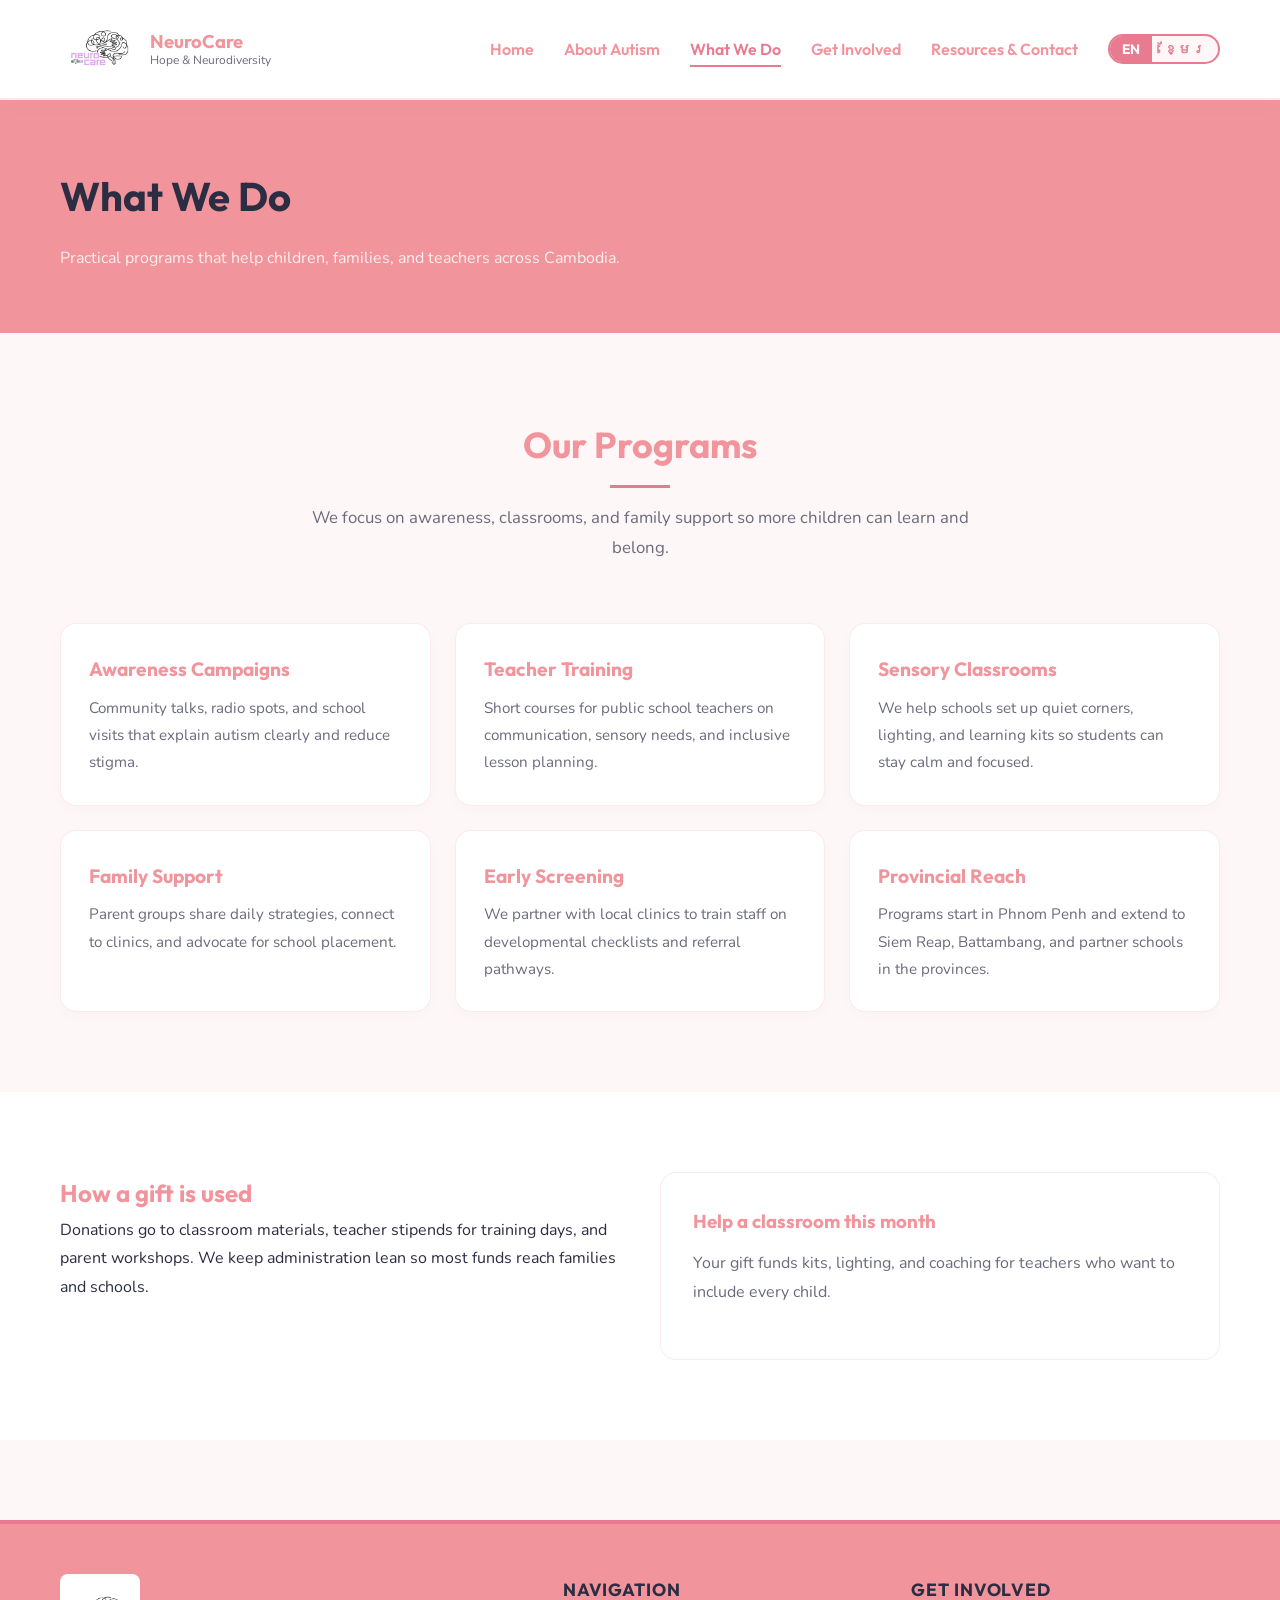
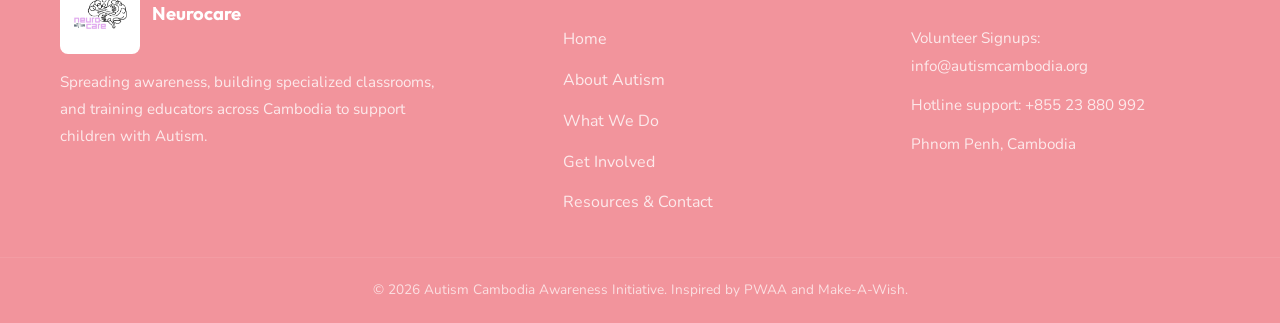
==== whatWeDo.html @ c1340b0f "Add files via upload" ====
<!doctype html>
<html lang="en">
  <head>
    <meta charset="UTF-8" />
    <meta name="viewport" content="width=device-width, initial-scale=1.0" />
    <title
      data-en="What We Do | NeuroCare"
      data-km="អ្វីដែលយើងធ្វើ | អូទីស្សឹម កម្ពុជា"
    >
      What We Do | NeuroCare
    </title>
    <link rel="preconnect" href="https://fonts.googleapis.com" />
    <link rel="preconnect" href="https://fonts.gstatic.com" crossorigin />
    <link
      href="https://fonts.googleapis.com/css2?family=Outfit:wght@400;600;700&family=Nunito:wght@400;600;700&display=swap"
      rel="stylesheet"
    />
    <link rel="stylesheet" href="styles.css" />
  </head>
  <body>
    <div id="site-header"></div>

    <section class="subpage-hero">
      <div class="container">
        <h1 data-en="What We Do" data-km="អ្វីដែលយើងធ្វើ">What We Do</h1>
        <p
          class="subpage-lead"
          data-en="Practical programs that help children, families, and teachers across Cambodia."
          data-km="កម្មវិធីជាក់ស្តែងដែលជួយកុមារ គ្រួសារ និងគ្រូបង្រៀននៅទូទាំងប្រទេសកម្ពុជា។"
        >
          Practical programs that help children, families, and teachers across
          Cambodia.
        </p>
      </div>
    </section>

    <section class="section">
      <div class="container">
        <div class="section-header">
          <h2 data-en="Our Programs" data-km="កម្មវិធីរបស់យើង">Our Programs</h2>
          <p
            data-en="We focus on awareness, classrooms, and family support so more children can learn and belong."
            data-km="យើងផ្តោតលើការយល់ដឹង ថ្នាក់រៀន និងការគាំទ្រគ្រួសារ ដើម្បីឱ្យកុមារកាន់តែច្រើនអាចរៀនសូត្រ និងមានកន្លែងក្នុងសង្គម។"
          >
            We focus on awareness, classrooms, and family support so more
            children can learn and belong.
          </p>
        </div>
        <div class="card-grid">
          <article class="info-card">
            <h3 data-en="Awareness Campaigns" data-km="យុទ្ធនាការយល់ដឹង">
              Awareness Campaigns
            </h3>
            <p
              data-en="Community talks, radio spots, and school visits that explain autism clearly and reduce stigma."
              data-km="ការពិភាក្សាក្នុងសហគមន៍ កម្មវិធីវិទ្យុ និងការចុះសាលារៀន ដើម្បីពន្យល់អំពីអូទីស្សឹមឱ្យច្បាស់ និងកាត់បន្ថយការរើសអើង។"
            >
              Community talks, radio spots, and school visits that explain
              autism clearly and reduce stigma.
            </p>
          </article>
          <article class="info-card">
            <h3 data-en="Teacher Training" data-km="បណ្តុះបណ្តាលគ្រូ">
              Teacher Training
            </h3>
            <p
              data-en="Short courses for public school teachers on communication, sensory needs, and inclusive lesson planning."
              data-km="វគ្គខ្លីសម្រាប់គ្រូសាលារដ្ឋអំពីការប្រាស្រ័យទាក់ទង តម្រូវការអារម្មណ៍ និងផែនការមេរៀនរួមបញ្ចូលគ្នា។"
            >
              Short courses for public school teachers on communication, sensory
              needs, and inclusive lesson planning.
            </p>
          </article>
          <article class="info-card">
            <h3 data-en="Sensory Classrooms" data-km="ថ្នាក់រៀនអារម្មណ៍">
              Sensory Classrooms
            </h3>
            <p
              data-en="We help schools set up quiet corners, lighting, and learning kits so students can stay calm and focused."
              data-km="យើងជួយសាលារៀនរៀបចំជ្រុងស្ងប់ ការបំភ្លឺ និងឧបករណ៍សិក្សា ដើម្បីឱ្យសិស្សអាចនៅស្ងប់ និងផ្តោតអារម្មណ៍។"
            >
              We help schools set up quiet corners, lighting, and learning kits
              so students can stay calm and focused.
            </p>
          </article>
          <article class="info-card">
            <h3 data-en="Family Support" data-km="ការគាំទ្រគ្រួសារ">
              Family Support
            </h3>
            <p
              data-en="Parent groups share daily strategies, connect to clinics, and advocate for school placement."
              data-km="ក្រុមអាណាព្យាបាលចែករំលែកវិធីសាស្ត្រប្រចាំថ្ងៃ ភ្ជាប់ទៅមន្ទីរពេទ្យ និងតស៊ូមតិសម្រាប់កន្លែងសិក្សានៅសាលា។"
            >
              Parent groups share daily strategies, connect to clinics, and
              advocate for school placement.
            </p>
          </article>
          <article class="info-card">
            <h3 data-en="Early Screening" data-km="ការពិនិត្យដំបូង">
              Early Screening
            </h3>
            <p
              data-en="We partner with local clinics to train staff on developmental checklists and referral pathways."
              data-km="យើងសហការជាមួយគ្លីនិកក្នុងស្រុកដើម្បីបណ្តុះបណ្តាលបុគ្គលិកអំពីបញ្ជីពិនិត្យការលូតលាស់ និងផ្លូវបញ្ជូន។"
            >
              We partner with local clinics to train staff on developmental
              checklists and referral pathways.
            </p>
          </article>
          <article class="info-card">
            <h3 data-en="Provincial Reach" data-km="ការពង្រីកទៅខេត្ត">
              Provincial Reach
            </h3>
            <p
              data-en="Programs start in Phnom Penh and extend to Siem Reap, Battambang, and partner schools in the provinces."
              data-km="កម្មវិធីចាប់ផ្តើមនៅភ្នំពេញ ហើយពង្រីកទៅសៀមរាប បាត់ដំបង និងសាលាដៃគូនៅតាមខេត្ត។"
            >
              Programs start in Phnom Penh and extend to Siem Reap, Battambang,
              and partner schools in the provinces.
            </p>
          </article>
        </div>
      </div>
    </section>

    <section class="section section-bg">
      <div class="container how-grid">
        <div>
          <h2 data-en="How a gift is used" data-km="របៀបប្រើអំណោយ">
            How a gift is used
          </h2>
          <p
            data-en="Donations go to classroom materials, teacher stipends for training days, and parent workshops. We keep administration lean so most funds reach families and schools."
            data-km="ការបរិច្ចាគទៅកាន់សម្ភារៈថ្នាក់រៀន ប្រាក់ឧបត្ថម្ភគ្រូសម្រាប់ថ្ងៃបណ្តុះបណ្តាល និងសិក្ខាសាលាអាណាព្យាបាល។ យើងរក្សាការគ្រប់គ្រងឱ្យតូច ដើម្បីឱ្យមូលនិធិភាគច្រើនទៅដល់គ្រួសារ និងសាលារៀន។"
          >
            Donations go to classroom materials, teacher stipends for training
            days, and parent workshops. We keep administration lean so most
            funds reach families and schools.
          </p>
        </div>
        <div class="cta-panel">
          <h3
            data-en="Help a classroom this month"
            data-km="ជួយថ្នាក់រៀនមួយនៅខែនេះ"
          >
            Help a classroom this month
          </h3>
          <p
            data-en="Your gift funds kits, lighting, and coaching for teachers who want to include every child."
            data-km="អំណោយរបស់អ្នកផ្តល់ឧបករណ៍ ការបំភ្លឺ និងការណែនាំសម្រាប់គ្រូដែលចង់រួមបញ្ចូលកុមារគ្រប់រូប។"
          >
            Your gift funds kits, lighting, and coaching for teachers who want
            to include every child.
          </p>
        </div>
      </div>
    </section>

    <div id="site-modal"></div>
    <div id="site-footer"></div>
    <script src="site.js"></script>
    <script src="donation.js"></script>
  </body>
</html>
---- styles.css ----
/* --- Design Variables & Tokens (Matching the Pink Color Scheme) --- */
:root {
  --primary-blue: #f2949c; /* Soft pink main color */
  --primary-teal: #e87b8f; /* Deeper pink accent */
  --accent-gold: #ff9e00; /* Warm yellow/gold for hope & lights */
  --accent-rose: #ff7096; /* Soft pink/rose for care and empathy */
  --bg-light: #fdf7f7; /* Soft pink-tinted white */
  --bg-white: #ffffff; /* White cards */
  --text-dark: #2b2d42; /* Charcoal body text */
  --text-light: #6a6b7c; /* Secondary captions */
  --border-light: rgba(232, 123, 143, 0.15);
  --border-radius: 16px;
  --transition: all 0.3s cubic-bezier(0.25, 0.8, 0.25, 1);
  --font-family-body: "Nunito", "Segoe UI", sans-serif;
  --font-family-headings: "Outfit", "Khmer OS Battambang", sans-serif;
}

/* --- Base & Reset Styles --- */
* {
  box-sizing: border-box;
  margin: 0;
  padding: 0;
}

body {
  font-family: var(--font-family-body);
  color: var(--text-dark);
  background-color: var(--bg-light);
  line-height: 1.8;
  overflow-x: hidden;
  -webkit-font-smoothing: antialiased;
}

h1,
h2,
h3,
h4,
h5,
h6 {
  font-family: var(--font-family-headings);
  font-weight: 700;
  color: var(--primary-blue);
}

a {
  text-decoration: none;
  color: inherit;
}

button {
  font-family: var(--font-family-headings);
  cursor: pointer;
  border: none;
  outline: none;
}

/* --- Layout Wrapper --- */
.container {
  max-width: 1200px;
  margin: 0 auto;
  padding: 0 20px;
  width: 100%;
}

/* --- Header & Navigation --- */
header {
  background-color: var(--bg-white);
  border-bottom: 2px solid var(--border-light);
  padding: 10px 0;
  position: sticky;
  top: 0;
  z-index: 100;
  box-shadow: 0 4px 15px rgba(242, 148, 156, 0.04);
}

.header-container {
  display: flex;
  justify-content: space-between;
  align-items: center;
}

.logo-link {
  display: flex;
  align-items: center;
  gap: 12px;
}

.logo-icon {
  width: 56px;
  height: 56px;
  flex-shrink: 0;
}

.logo-icon svg {
  width: 100%;
  height: 100%;
  display: block;
}

.logo-text-wrapper {
  display: flex;
  flex-direction: column;
  line-height: 1.2;
}

.logo-title {
  font-family: var(--font-family-headings);
  font-weight: 700;
  font-size: 1.15rem;
  color: var(--primary-blue);
}

.logo-subtitle {
  font-size: 0.75rem;
  color: var(--text-light);
}

.logo-icon-footer {
  background-color: var(--accent-gold);
  border-radius: 10px;
  padding: 4px;
}

.logo-title-footer {
  color: var(--bg-white);
}

.logo-img {
  height: 126px;
  width: auto;
  object-fit: contain;
  transition: var(--transition);
}

.logo-link:hover .logo-img {
  transform: scale(1.04);
}

.logo-img-header {
  height: 78px;
}

nav {
  display: flex;
  align-items: center;
  gap: 30px;
}

.nav-link {
  font-family: var(--font-family-headings);
  font-size: 1rem;
  font-weight: 600;
  color: var(--primary-blue);
  position: relative;
  transition: var(--transition);
}

.nav-link::after {
  content: "";
  position: absolute;
  bottom: -4px;
  left: 0;
  width: 0;
  height: 2px;
  background-color: var(--primary-teal);
  transition: var(--transition);
}

.nav-link:hover {
  color: var(--primary-teal);
}

.nav-link:hover::after {
  width: 100%;
}

.nav-link.active {
  color: var(--primary-teal);
}

.nav-link.active::after {
  width: 100%;
}

/* --- Language Toggle & CTA --- */
.header-actions {
  display: flex;
  align-items: center;
  gap: 20px;
}

.lang-switch {
  display: flex;
  border: 2px solid var(--primary-teal);
  border-radius: 30px;
  overflow: hidden;
  background-color: var(--bg-light);
}

.lang-btn {
  padding: 4px 12px;
  font-size: 0.85rem;
  font-weight: 700;
  background: transparent;
  color: var(--primary-teal);
  transition: var(--transition);
}

.lang-btn.active {
  background-color: var(--primary-teal);
  color: var(--bg-white);
}

.cta-btn {
  background-color: var(--primary-blue);
  color: var(--bg-white);
  padding: 10px 24px;
  border-radius: 30px;
  font-weight: 700;
  box-shadow: 0 4px 10px rgba(242, 148, 156, 0.15);
  transition: var(--transition);
}

.cta-btn:hover {
  background-color: var(--primary-teal);
  transform: translateY(-2px);
  box-shadow: 0 6px 15px rgba(232, 123, 143, 0.25);
}

/* --- Hero Section --- */
.hero {
  background: linear-gradient(135deg, #f2949c 0%, #e87b8f 100%);
  color: var(--bg-white);
  padding: 80px 0;
  position: relative;
  overflow: hidden;
}

.hero-grid {
  display: grid;
  grid-template-columns: 1.2fr 0.8fr;
  gap: 50px;
  align-items: center;
}

.hero-content h1 {
  font-size: 3rem;
  color: var(--text-dark);
  line-height: 1.25;
  margin-bottom: 20px;
}

.hero-content p {
  font-size: 1.15rem;
  margin-bottom: 30px;
  opacity: 0.9;
  max-width: 600px;
}

.hero-actions {
  display: flex;
  gap: 15px;
}

.hero-btn-primary {
  background-color: var(--accent-gold);
  color: var(--primary-blue);
  font-weight: 700;
  padding: 14px 30px;
  border-radius: 30px;
  box-shadow: 0 4px 15px rgba(255, 158, 0, 0.3);
  transition: var(--transition);
}

.hero-btn-primary:hover {
  background-color: var(--bg-white);
  transform: translateY(-2px);
}

.hero-btn-secondary {
  background-color: transparent;
  color: var(--bg-white);
  border: 2px solid var(--bg-white);
  font-weight: 700;
  padding: 12px 28px;
  border-radius: 30px;
  transition: var(--transition);
}

.hero-btn-secondary:hover {
  background-color: rgba(255, 255, 255, 0.1);
  transform: translateY(-2px);
}

/* --- Content Sections --- */
.section {
  padding: 80px 0;
}

.section-bg {
  background-color: var(--bg-white);
}

.section-header {
  text-align: center;
  max-width: 700px;
  margin: 0 auto 60px;
}

.section-header h2 {
  font-size: 2.25rem;
  margin-bottom: 15px;
  position: relative;
  display: inline-block;
  padding-bottom: 10px;
}

.section-header h2::after {
  content: "";
  position: absolute;
  bottom: 0;
  left: 50%;
  transform: translateX(-50%);
  width: 60px;
  height: 3px;
  background-color: var(--primary-teal);
}

.section-header p {
  color: var(--text-light);
  font-size: 1.05rem;
}

/* --- Interactive Accordion --- */
.accordion-wrapper {
  max-width: 800px;
  margin: 0 auto;
  display: flex;
  flex-direction: column;
  gap: 15px;
}

.accordion-item {
  background-color: var(--bg-light);
  border: 1px solid var(--border-light);
  border-radius: var(--border-radius);
  overflow: hidden;
  transition: var(--transition);
}

.accordion-header {
  padding: 20px 24px;
  display: flex;
  justify-content: space-between;
  align-items: center;
  cursor: pointer;
  background-color: var(--bg-white);
  transition: var(--transition);
}

.accordion-header:hover {
  background-color: rgba(232, 123, 143, 0.05);
}

.accordion-question {
  font-size: 1.1rem;
  font-weight: 600;
  color: var(--primary-blue);
}

.accordion-icon {
  width: 24px;
  height: 24px;
  display: flex;
  justify-content: center;
  align-items: center;
  transition: var(--transition);
  color: var(--primary-teal);
}

.accordion-icon svg {
  width: 16px;
  height: 16px;
  fill: currentColor;
}

.accordion-content {
  max-height: 0;
  overflow: hidden;
  transition: max-height 0.3s cubic-bezier(0, 1, 0, 1);
  background-color: var(--bg-white);
}

.accordion-content-inner {
  padding: 0 24px 24px;
  color: var(--text-light);
  font-size: 0.95rem;
  border-top: 1px dashed var(--border-light);
  padding-top: 15px;
}

.accordion-item.active {
  box-shadow: 0 10px 20px rgba(242, 148, 156, 0.05);
  border-color: var(--primary-teal);
}

.accordion-item.active .accordion-icon {
  transform: rotate(185deg);
}

.accordion-item.active .accordion-content {
  max-height: 1000px;
  transition: max-height 0.3s cubic-bezier(1, 0, 1, 0);
}

/* --- Interactive Story Wall --- */
.story-wall-grid {
  display: grid;
  grid-template-columns: 1.2fr 0.8fr;
  gap: 50px;
  align-items: flex-start;
}

.story-wall-cards {
  display: grid;
  grid-template-columns: 1fr 1fr;
  gap: 20px;
  max-height: 550px;
  overflow-y: auto;
  padding-right: 10px;
}

.story-wall-cards::-webkit-scrollbar {
  width: 6px;
}

.story-wall-cards::-webkit-scrollbar-thumb {
  background-color: var(--primary-teal);
  border-radius: 10px;
}

.story-card {
  background-color: var(--bg-white);
  border: 1px solid var(--border-light);
  border-radius: var(--border-radius);
  padding: 25px;
  box-shadow: 0 4px 15px rgba(0, 0, 0, 0.02);
  transition: var(--transition);
  position: relative;
}

.story-card::before {
  content: "“";
  font-size: 4rem;
  color: rgba(232, 123, 143, 0.1);
  position: absolute;
  top: 10px;
  left: 20px;
  font-family: serif;
}

.story-card:hover {
  transform: translateY(-4px);
  box-shadow: 0 10px 25px rgba(242, 148, 156, 0.08);
  border-color: var(--primary-teal);
}

.story-text {
  font-style: italic;
  font-size: 0.95rem;
  color: var(--text-dark);
  margin-bottom: 15px;
  position: relative;
  z-index: 1;
}

.story-author {
  font-family: var(--font-family-headings);
  font-weight: 700;
  font-size: 0.9rem;
  color: var(--primary-blue);
}

.story-location {
  font-size: 0.8rem;
  color: var(--text-light);
}

/* --- Submit Story Form --- */
.story-form-card {
  background-color: var(--bg-white);
  border: 1px solid var(--border-light);
  padding: 35px;
  border-radius: var(--border-radius);
  box-shadow: 0 10px 30px rgba(242, 148, 156, 0.05);
}

.story-form-card h3 {
  font-size: 1.4rem;
  color: var(--primary-blue);
  margin-bottom: 10px;
}

.story-form-card p {
  color: var(--text-light);
  font-size: 0.9rem;
  margin-bottom: 25px;
}

.form-group {
  margin-bottom: 20px;
  display: flex;
  flex-direction: column;
  gap: 8px;
}

.form-group label {
  font-family: var(--font-family-headings);
  font-size: 0.85rem;
  font-weight: 700;
  color: var(--primary-teal);
  text-transform: uppercase;
  letter-spacing: 0.05em;
}

.form-group input,
.form-group textarea,
.form-group select {
  padding: 12px 16px;
  border-radius: 8px;
  border: 2px solid var(--border-light);
  font-family: var(--font-family-body);
  font-size: 0.95rem;
  outline: none;
  transition: var(--transition);
}

.form-group input:focus,
.form-group textarea:focus,
.form-group select:focus {
  border-color: var(--primary-teal);
  box-shadow: 0 0px 10px rgba(232, 123, 143, 0.1);
}

.form-submit-btn {
  width: 100%;
  padding: 14px;
  background-color: var(--primary-teal);
  color: var(--bg-white);
  border-radius: 30px;
  font-weight: 700;
  box-shadow: 0 4px 10px rgba(232, 123, 143, 0.15);
  transition: var(--transition);
}

.form-submit-btn:hover {
  background-color: var(--primary-blue);
  transform: translateY(-1px);
}

/* --- Donation Modal System --- */
.modal-overlay {
  position: fixed;
  top: 0;
  left: 0;
  width: 100%;
  height: 100%;
  background: rgba(242, 148, 156, 0.65);
  backdrop-filter: blur(5px);
  z-index: 1000;
  display: flex;
  justify-content: center;
  align-items: center;
  opacity: 0;
  pointer-events: none;
  transition: opacity 0.3s ease;
}

.modal-overlay.active {
  opacity: 1;
  pointer-events: auto;
}

.donation-modal {
  background-color: var(--bg-white);
  border-radius: 24px;
  width: 500px;
  max-width: 90%;
  padding: 40px;
  box-shadow: 0 20px 50px rgba(0, 0, 0, 0.2);
  position: relative;
  transform: scale(0.9);
  transition: transform 0.3s cubic-bezier(0.175, 0.885, 0.32, 1.275);
}

.modal-overlay.active .donation-modal {
  transform: scale(1);
}

.close-modal {
  position: absolute;
  top: 20px;
  right: 20px;
  background: none;
  font-size: 1.5rem;
  color: var(--text-light);
  transition: var(--transition);
}

.close-modal:hover {
  color: var(--primary-blue);
}

/* Modal step progress */
.modal-steps {
  display: flex;
  justify-content: space-between;
  margin-bottom: 30px;
  position: relative;
}

.modal-steps::before {
  content: "";
  position: absolute;
  top: 15px;
  left: 0;
  width: 100%;
  height: 2px;
  background-color: var(--border-light);
  z-index: 1;
}

.modal-step-line {
  position: absolute;
  top: 15px;
  left: 0;
  width: 0%;
  height: 2px;
  background-color: var(--primary-teal);
  z-index: 2;
  transition: width 0.3s ease;
}

.step-node {
  width: 32px;
  height: 32px;
  border-radius: 50%;
  background-color: var(--bg-light);
  border: 2px solid var(--border-light);
  display: flex;
  justify-content: center;
  align-items: center;
  font-weight: 700;
  font-size: 0.85rem;
  color: var(--text-light);
  position: relative;
  z-index: 3;
  transition: var(--transition);
}

.step-node.active {
  border-color: var(--primary-teal);
  background-color: var(--primary-teal);
  color: var(--bg-white);
  box-shadow: 0 0 10px rgba(232, 123, 143, 0.3);
}

.step-node.completed {
  border-color: var(--primary-blue);
  background-color: var(--primary-blue);
  color: var(--bg-white);
}

.donation-step {
  display: none;
}

.donation-step.active {
  display: block;
}

.donation-step h3 {
  font-size: 1.5rem;
  margin-bottom: 20px;
  color: var(--primary-blue);
}

/* Tiered buttons */
.frequency-select {
  display: grid;
  grid-template-columns: 1fr 1fr;
  gap: 10px;
  margin-bottom: 20px;
}

.freq-btn {
  padding: 10px;
  border: 2px solid var(--border-light);
  background: transparent;
  border-radius: 8px;
  font-weight: 700;
  color: var(--primary-blue);
  transition: var(--transition);
}

.freq-btn.active {
  border-color: var(--primary-teal);
  background-color: rgba(232, 123, 143, 0.05);
  color: var(--primary-teal);
}

.amount-grid {
  display: grid;
  grid-template-columns: repeat(3, 1fr);
  gap: 12px;
  margin-bottom: 20px;
}

.amount-btn {
  padding: 14px;
  border: 2px solid var(--border-light);
  background-color: var(--bg-white);
  border-radius: 8px;
  font-weight: 700;
  font-size: 1.1rem;
  color: var(--primary-blue);
  transition: var(--transition);
}

.amount-btn.active {
  border-color: var(--primary-teal);
  background-color: rgba(232, 123, 143, 0.08);
  color: var(--primary-teal);
}

.custom-amount-wrapper {
  margin-bottom: 25px;
  position: relative;
}

.custom-amount-wrapper input {
  width: 100%;
  padding: 12px 16px 12px 35px;
  border-radius: 8px;
  border: 2px solid var(--border-light);
  font-size: 1.1rem;
  outline: none;
  font-weight: 600;
}

.custom-amount-wrapper::before {
  content: "$";
  position: absolute;
  left: 15px;
  top: 50%;
  transform: translateY(-50%);
  font-size: 1.1rem;
  font-weight: 700;
  color: var(--primary-teal);
}

.impact-tooltip {
  background-color: rgba(255, 158, 0, 0.12);
  border: 1px solid var(--accent-gold);
  border-radius: 8px;
  padding: 15px;
  font-size: 0.9rem;
  color: var(--primary-blue);
  margin-bottom: 25px;
  text-align: center;
  font-weight: 600;
}

/* Navigation buttons */
.step-nav {
  display: flex;
  justify-content: space-between;
  gap: 15px;
}

.step-btn-back {
  flex: 0.4;
  padding: 12px;
  border: 2px solid var(--border-light);
  background: transparent;
  color: var(--text-light);
  border-radius: 30px;
  font-weight: 700;
}

.step-btn-next {
  flex: 1;
  padding: 12px;
  background-color: var(--primary-teal);
  color: var(--bg-white);
  border-radius: 30px;
  font-weight: 700;
  box-shadow: 0 4px 10px rgba(232, 123, 143, 0.15);
}

.step-btn-next:hover {
  background-color: var(--primary-blue);
}

/* Success layout */
.donation-success-state {
  text-align: center;
}

.success-icon-wrapper {
  width: 70px;
  height: 70px;
  border-radius: 50%;
  background-color: rgba(232, 123, 143, 0.1);
  display: flex;
  justify-content: center;
  align-items: center;
  margin: 0 auto 20px;
  color: var(--primary-teal);
}

.success-icon-wrapper svg {
  width: 35px;
  height: 35px;
  fill: currentColor;
}

.receipt-box {
  background-color: var(--bg-light);
  border: 1px solid var(--border-light);
  padding: 20px;
  border-radius: 12px;
  margin: 20px 0;
  text-align: left;
  font-size: 0.9rem;
}

.receipt-row {
  display: flex;
  justify-content: space-between;
  margin-bottom: 8px;
}

.receipt-row:last-child {
  margin-bottom: 0;
  border-top: 1px dashed var(--border-light);
  padding-top: 8px;
  font-weight: 700;
}

/* --- About Page Details & Situation --- */
.subpage-hero {
  background-color: var(--primary-blue);
  color: var(--bg-white);
  padding: 60px 0;
}

.subpage-hero h1 {
  font-size: 2.5rem;
  color: var(--text-dark);
}

.about-grid {
  display: grid;
  grid-template-columns: 1.1fr 0.9fr;
  gap: 60px;
  align-items: center;
}

.about-img-frame {
  position: relative;
}

.about-img-frame::before {
  content: "";
  position: absolute;
  top: 15px;
  left: -15px;
  width: 100%;
  height: 100%;
  border: 3px solid var(--primary-teal);
  border-radius: var(--border-radius);
  z-index: 1;
}

.about-img {
  width: 100%;
  height: auto;
  border-radius: var(--border-radius);
  position: relative;
  z-index: 2;
  box-shadow: 0 10px 25px rgba(0, 0, 0, 0.1);
}

.about-stats-grid {
  display: grid;
  grid-template-columns: 1fr 1fr;
  gap: 20px;
  margin-top: 40px;
}

.stat-card {
  background-color: var(--bg-white);
  border: 1px solid var(--border-light);
  padding: 25px;
  border-radius: var(--border-radius);
  text-align: center;
  box-shadow: 0 4px 15px rgba(0, 0, 0, 0.02);
}

.stat-num {
  font-size: 2.25rem;
  font-weight: 700;
  color: var(--primary-teal);
  margin-bottom: 5px;
}

.stat-label {
  font-size: 0.9rem;
  color: var(--text-light);
  font-weight: 600;
}

/* --- Contact & Resources Layout --- */
.contact-grid {
  display: grid;
  grid-template-columns: 1fr 1fr;
  gap: 50px;
}

.resources-card {
  background-color: var(--bg-white);
  border: 1px solid var(--border-light);
  padding: 35px;
  border-radius: var(--border-radius);
  box-shadow: 0 10px 30px rgba(242, 148, 156, 0.05);
}

.resources-card h3 {
  font-size: 1.4rem;
  color: var(--primary-blue);
  margin-bottom: 20px;
  border-bottom: 2px solid var(--border-light);
  padding-bottom: 10px;
}

.center-list {
  display: flex;
  flex-direction: column;
  gap: 20px;
}

.center-item {
  display: flex;
  flex-direction: column;
}

.center-name {
  font-family: var(--font-family-headings);
  font-weight: 700;
  font-size: 1rem;
  color: var(--primary-blue);
}

.center-loc {
  font-size: 0.85rem;
  color: var(--text-light);
}

.center-tel {
  font-size: 0.85rem;
  color: var(--primary-teal);
  font-weight: 700;
}

/* --- Footer --- */
footer {
  background-color: var(--primary-blue);
  color: var(--bg-white);
  padding: 50px 0 20px;
  border-top: 4px solid var(--primary-teal);
  margin-top: 80px;
}

.footer-grid {
  display: grid;
  grid-template-columns: 1.5fr 1fr 1fr;
  gap: 40px;
  margin-bottom: 40px;
}

.footer-about p {
  font-size: 0.95rem;
  opacity: 0.8;
  margin-top: 15px;
  max-width: 400px;
}

.footer-nav h4,
.footer-contact h4 {
  font-size: 1.1rem;
  color: var(--text-dark);
  margin-bottom: 20px;
  text-transform: uppercase;
  letter-spacing: 0.05em;
}

.footer-nav ul {
  list-style: none;
  display: flex;
  flex-direction: column;
  gap: 12px;
}

.footer-nav a {
  opacity: 0.8;
  transition: var(--transition);
}

.footer-nav a:hover {
  opacity: 1;
  color: var(--text-dark);
  padding-left: 5px;
}

.footer-contact-info {
  display: flex;
  flex-direction: column;
  gap: 12px;
  opacity: 0.8;
  font-size: 0.95rem;
}

.footer-bottom {
  border-top: 1px solid rgba(255, 255, 255, 0.1);
  padding-top: 20px;
  text-align: center;
  font-size: 0.85rem;
  opacity: 0.7;
}

.logo-img-footer {
  height: 80px;
  width: auto;
  object-fit: contain;
  background-color: var(--bg-white);
  border-radius: 8px;
  padding: 4px;
}

.section-header-left {
  text-align: left;
  margin: 0 0 40px;
}

.section-header-left h2::after {
  left: 0;
  transform: none;
}

.about-text h2 {
  margin: 24px 0 12px;
}

.about-text h2:first-child {
  margin-top: 0;
}

.about-text p {
  margin-bottom: 16px;
}

.muted {
  color: var(--text-light);
  margin-bottom: 20px;
  font-size: 0.9rem;
}

.form-row {
  display: grid;
  grid-template-columns: 1fr 1fr;
  gap: 15px;
}

.subpage-lead {
  color: rgba(255, 255, 255, 0.85);
  margin-top: 12px;
  max-width: 640px;
}

.card-grid {
  display: grid;
  grid-template-columns: repeat(3, 1fr);
  gap: 24px;
}

.card-grid.two-col {
  grid-template-columns: 1fr 1fr;
}

.info-card,
.leader-card {
  background: var(--bg-white);
  border: 1px solid var(--border-light);
  border-radius: var(--border-radius);
  padding: 28px;
  box-shadow: 0 4px 15px rgba(0, 0, 0, 0.02);
}

.info-card h3,
.leader-card h3 {
  margin-bottom: 8px;
  font-size: 1.2rem;
}

.info-card p,
.leader-card p {
  color: var(--text-light);
  font-size: 0.95rem;
}

.how-grid,
.involve-grid {
  display: grid;
  grid-template-columns: 1fr 1fr;
  gap: 40px;
  align-items: start;
}

.cta-panel {
  background: var(--bg-white);
  border: 1px solid var(--border-light);
  border-radius: var(--border-radius);
  padding: 32px;
}

.cta-panel-wide {
  text-align: center;
  max-width: 720px;
  margin: 0 auto;
}

.cta-panel h3 {
  margin-bottom: 10px;
}

.cta-panel p {
  color: var(--text-light);
  margin-bottom: 20px;
}

.leader-grid {
  display: grid;
  grid-template-columns: repeat(3, 1fr);
  gap: 24px;
}

.leader-avatar {
  width: 64px;
  height: 64px;
  border-radius: 50%;
  background: linear-gradient(135deg, #f2949c, #e87b8f);
  color: var(--bg-white);
  display: flex;
  align-items: center;
  justify-content: center;
  font-family: var(--font-family-headings);
  font-weight: 700;
  margin-bottom: 16px;
}

.leader-role {
  color: var(--primary-teal) !important;
  font-weight: 700;
  font-size: 0.85rem !important;
  text-transform: uppercase;
  letter-spacing: 0.04em;
  margin-bottom: 10px;
}

.text-link {
  display: inline-block;
  margin-top: 12px;
  color: var(--primary-teal);
  font-weight: 700;
}

.text-link:hover {
  color: var(--primary-blue);
}

@media (max-width: 1024px) {
  .hero-grid,
  .story-wall-grid,
  .about-grid,
  .contact-grid,
  .how-grid,
  .involve-grid,
  .card-grid,
  .leader-grid,
  .card-grid.two-col {
    grid-template-columns: 1fr;
    gap: 40px;
  }
}

@media (max-width: 768px) {
  header {
    padding: 10px 0;
  }

  .header-container {
    flex-direction: column;
    gap: 15px;
    text-align: center;
  }

  nav {
    flex-wrap: wrap;
    justify-content: center;
    gap: 15px;
  }

  .header-actions {
    flex-direction: column;
    gap: 10px;
    width: 100%;
  }

  .lang-switch {
    justify-content: center;
  }

  .cta-btn {
    width: 100%;
    text-align: center;
  }

  .hero {
    padding: 40px 0;
  }

  .hero-content h1 {
    font-size: 2.2rem;
    text-align: center;
  }

  .hero-content p {
    text-align: center;
  }

  .hero-actions {
    justify-content: center;
  }

  .section {
    padding: 50px 0;
  }

  .section-header h2 {
    font-size: 1.8rem;
  }

  .story-wall-cards {
    grid-template-columns: 1fr;
  }

  .footer-grid,
  .form-row {
    grid-template-columns: 1fr;
    gap: 30px;
  }
}
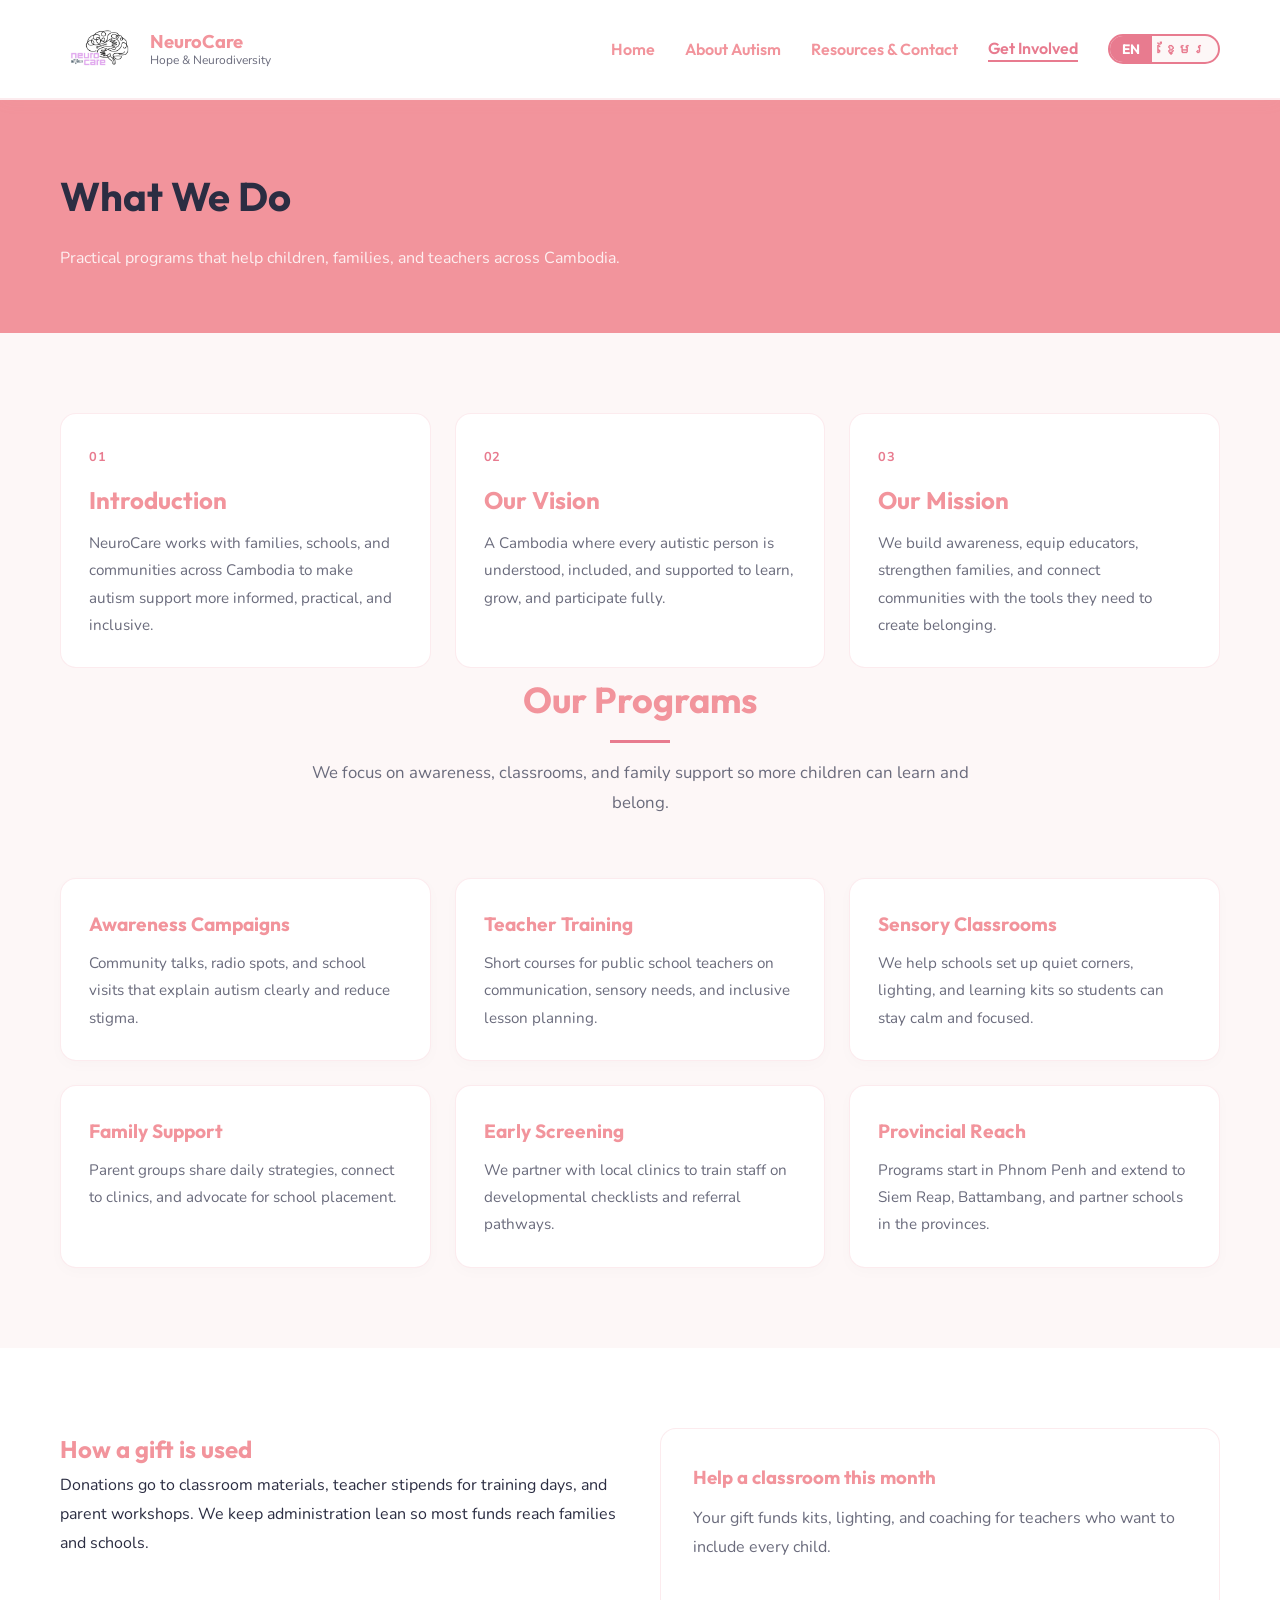
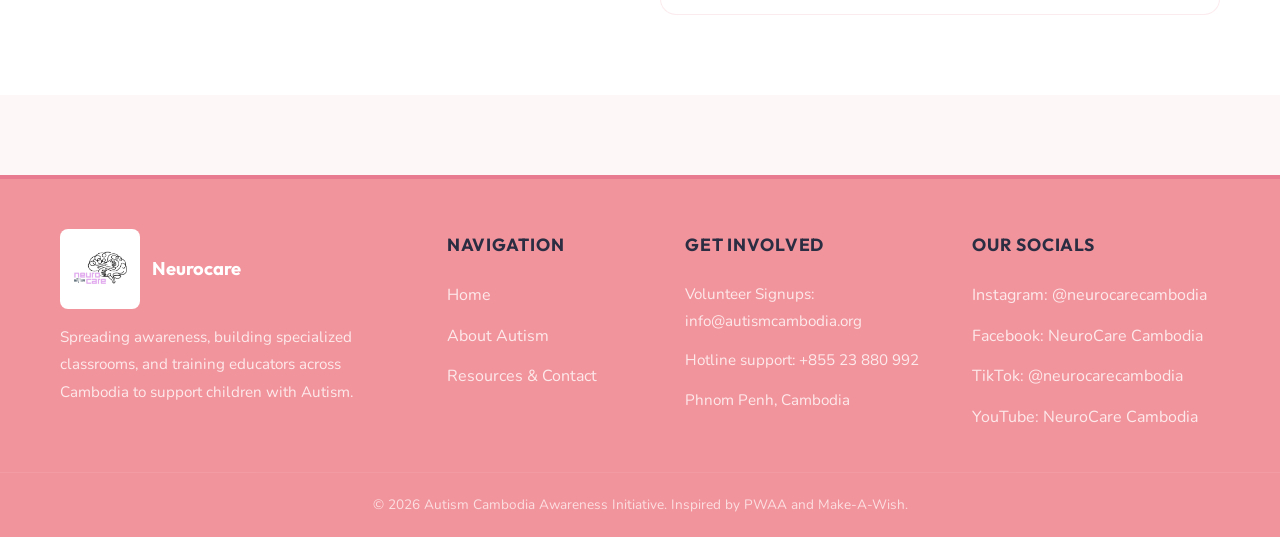
==== commit ba9c6bfa: "Add files via upload" ====
--- a/whatWeDo.html
+++ b/whatWeDo.html
@@ -36,6 +36,43 @@
 
     <section class="section">
       <div class="container">
+        <div class="purpose-grid">
+          <article class="purpose-card">
+            <span class="purpose-number">01</span>
+            <h2 data-en="Introduction" data-km="សេចក្តីផ្តើម">Introduction</h2>
+            <p
+              data-en="NeuroCare works with families, schools, and communities across Cambodia to make autism support more informed, practical, and inclusive."
+              data-km="NeuroCare ធ្វើការជាមួយគ្រួសារ សាលារៀន និងសហគមន៍នៅទូទាំងកម្ពុជា ដើម្បីធ្វើឱ្យការគាំទ្រអូទីស្សឹមកាន់តែមានចំណេះដឹង ជាក់ស្តែង និងរួមបញ្ចូល។"
+            >
+              NeuroCare works with families, schools, and communities across
+              Cambodia to make autism support more informed, practical, and
+              inclusive.
+            </p>
+          </article>
+          <article class="purpose-card">
+            <span class="purpose-number">02</span>
+            <h2 data-en="Our Vision" data-km="ចក្ខុវិស័យរបស់យើង">Our Vision</h2>
+            <p
+              data-en="A Cambodia where every autistic person is understood, included, and supported to learn, grow, and participate fully."
+              data-km="កម្ពុជាមួយដែលមនុស្សគ្រប់រូបដែលមានអូទីស្សឹមត្រូវបានយល់ដឹង រួមបញ្ចូល និងគាំទ្រឱ្យរៀនសូត្រ លូតលាស់ និងចូលរួមយ៉ាងពេញលេញ។"
+            >
+              A Cambodia where every autistic person is understood, included,
+              and supported to learn, grow, and participate fully.
+            </p>
+          </article>
+          <article class="purpose-card">
+            <span class="purpose-number">03</span>
+            <h2 data-en="Our Mission" data-km="បេសកកម្មរបស់យើង">Our Mission</h2>
+            <p
+              data-en="We build awareness, equip educators, strengthen families, and connect communities with the tools they need to create belonging."
+              data-km="យើងកសាងការយល់ដឹង បំពាក់សមត្ថភាពអ្នកអប់រំ ពង្រឹងគ្រួសារ និងភ្ជាប់សហគមន៍ជាមួយឧបករណ៍ដែលពួកគេត្រូវការ ដើម្បីបង្កើតការរួមបញ្ចូល។"
+            >
+              We build awareness, equip educators, strengthen families, and
+              connect communities with the tools they need to create belonging.
+            </p>
+          </article>
+        </div>
+
         <div class="section-header">
           <h2 data-en="Our Programs" data-km="កម្មវិធីរបស់យើង">Our Programs</h2>
           <p
--- a/styles.css
+++ b/styles.css
@@ -146,7 +146,13 @@
   gap: 30px;
 }
 
-.nav-link {
+.nav-dropdown {
+  position: relative;
+}
+
+.nav-link,
+.nav-dropdown-toggle,
+.nav-submenu-link {
   font-family: var(--font-family-headings);
   font-size: 1rem;
   font-weight: 600;
@@ -155,7 +161,9 @@
   transition: var(--transition);
 }
 
-.nav-link::after {
+.nav-link::after,
+.nav-dropdown-toggle::after,
+.nav-submenu-link::after {
   content: "";
   position: absolute;
   bottom: -4px;
@@ -166,20 +174,84 @@
   transition: var(--transition);
 }
 
-.nav-link:hover {
+.nav-link:hover,
+.nav-dropdown-toggle:hover,
+.nav-submenu-link:hover {
   color: var(--primary-teal);
 }
 
-.nav-link:hover::after {
+.nav-link:hover::after,
+.nav-dropdown-toggle:hover::after,
+.nav-submenu-link:hover::after {
   width: 100%;
 }
 
-.nav-link.active {
+.nav-link.active,
+.nav-dropdown-toggle.active,
+.nav-submenu-link.active {
   color: var(--primary-teal);
 }
 
-.nav-link.active::after {
+.nav-link.active::after,
+.nav-dropdown-toggle.active::after,
+.nav-submenu-link.active::after {
   width: 100%;
+}
+
+.nav-dropdown-toggle {
+  border: none;
+  background: transparent;
+  padding: 0;
+  cursor: pointer;
+}
+
+.nav-dropdown-toggle::after {
+  bottom: -4px;
+}
+
+.nav-submenu {
+  position: absolute;
+  top: calc(100% + 14px);
+  left: 50%;
+  transform: translateX(-50%) translateY(8px);
+  min-width: 200px;
+  padding: 14px 0;
+  background: rgba(255, 255, 255, 0.98);
+  border: 1px solid var(--border-light);
+  border-radius: 12px;
+  box-shadow: 0 14px 32px rgba(232, 123, 143, 0.12);
+  display: flex;
+  flex-direction: column;
+  gap: 4px;
+  opacity: 0;
+  pointer-events: none;
+  visibility: hidden;
+  transition: var(--transition);
+}
+
+.nav-dropdown.open .nav-submenu,
+.nav-dropdown:hover .nav-submenu,
+.nav-dropdown:focus-within .nav-submenu {
+  opacity: 1;
+  transform: translateX(-50%) translateY(0);
+  pointer-events: auto;
+  visibility: visible;
+}
+
+.nav-submenu-link {
+  display: block;
+  padding: 10px 18px;
+  color: var(--primary-blue);
+  white-space: nowrap;
+}
+
+.nav-submenu-link.active {
+  background: rgba(242, 148, 156, 0.08);
+  border-radius: 8px;
+}
+
+.nav-submenu-link::after {
+  display: none;
 }
 
 /* --- Language Toggle & CTA --- */
@@ -329,6 +401,76 @@
 .section-header p {
   color: var(--text-light);
   font-size: 1.05rem;
+}
+
+.section-kicker {
+  color: var(--primary-teal) !important;
+  font-size: 0.85rem !important;
+  font-weight: 700;
+  letter-spacing: 0.08em;
+  margin-bottom: 6px;
+  text-transform: uppercase;
+}
+
+.article-grid,
+.purpose-grid {
+  display: grid;
+  grid-template-columns: repeat(3, 1fr);
+  gap: 24px;
+}
+
+.article-placeholder,
+.purpose-card {
+  background: var(--bg-white);
+  border: 1px solid var(--border-light);
+  border-radius: var(--border-radius);
+  overflow: hidden;
+}
+
+.article-placeholder-image {
+  align-items: center;
+  background: linear-gradient(135deg, var(--primary-blue), var(--accent-rose));
+  color: var(--bg-white);
+  display: flex;
+  font-family: var(--font-family-headings);
+  font-size: 3rem;
+  font-weight: 700;
+  height: 150px;
+  justify-content: center;
+  opacity: 0.9;
+}
+
+.article-placeholder-content {
+  padding: 24px;
+}
+
+.article-status,
+.purpose-number {
+  color: var(--primary-teal);
+  font-size: 0.8rem;
+  font-weight: 700;
+  letter-spacing: 0.06em;
+  text-transform: uppercase;
+}
+
+.article-placeholder h3,
+.purpose-card h2 {
+  font-size: 1.3rem;
+  margin: 8px 0;
+}
+
+.article-placeholder p,
+.purpose-card p {
+  color: var(--text-light);
+  font-size: 0.95rem;
+}
+
+.purpose-card {
+  padding: 28px;
+}
+
+.purpose-card h2 {
+  font-size: 1.5rem;
 }
 
 /* --- Interactive Accordion --- */
@@ -984,7 +1126,7 @@
 
 .footer-grid {
   display: grid;
-  grid-template-columns: 1.5fr 1fr 1fr;
+  grid-template-columns: 1.4fr 0.8fr 1fr 1fr;
   gap: 40px;
   margin-bottom: 40px;
 }
@@ -997,7 +1139,8 @@
 }
 
 .footer-nav h4,
-.footer-contact h4 {
+.footer-contact h4,
+.footer-socials h4 {
   font-size: 1.1rem;
   color: var(--text-dark);
   margin-bottom: 20px;
@@ -1029,6 +1172,23 @@
   gap: 12px;
   opacity: 0.8;
   font-size: 0.95rem;
+}
+
+.footer-socials ul {
+  display: flex;
+  flex-direction: column;
+  gap: 12px;
+  list-style: none;
+}
+
+.footer-socials a {
+  opacity: 0.8;
+  transition: var(--transition);
+}
+
+.footer-socials a:hover {
+  color: var(--text-dark);
+  opacity: 1;
 }
 
 .footer-bottom {
@@ -1202,6 +1362,12 @@
     grid-template-columns: 1fr;
     gap: 40px;
   }
+
+  .article-grid,
+  .purpose-grid {
+    grid-template-columns: 1fr;
+    gap: 20px;
+  }
 }
 
 @media (max-width: 768px) {
